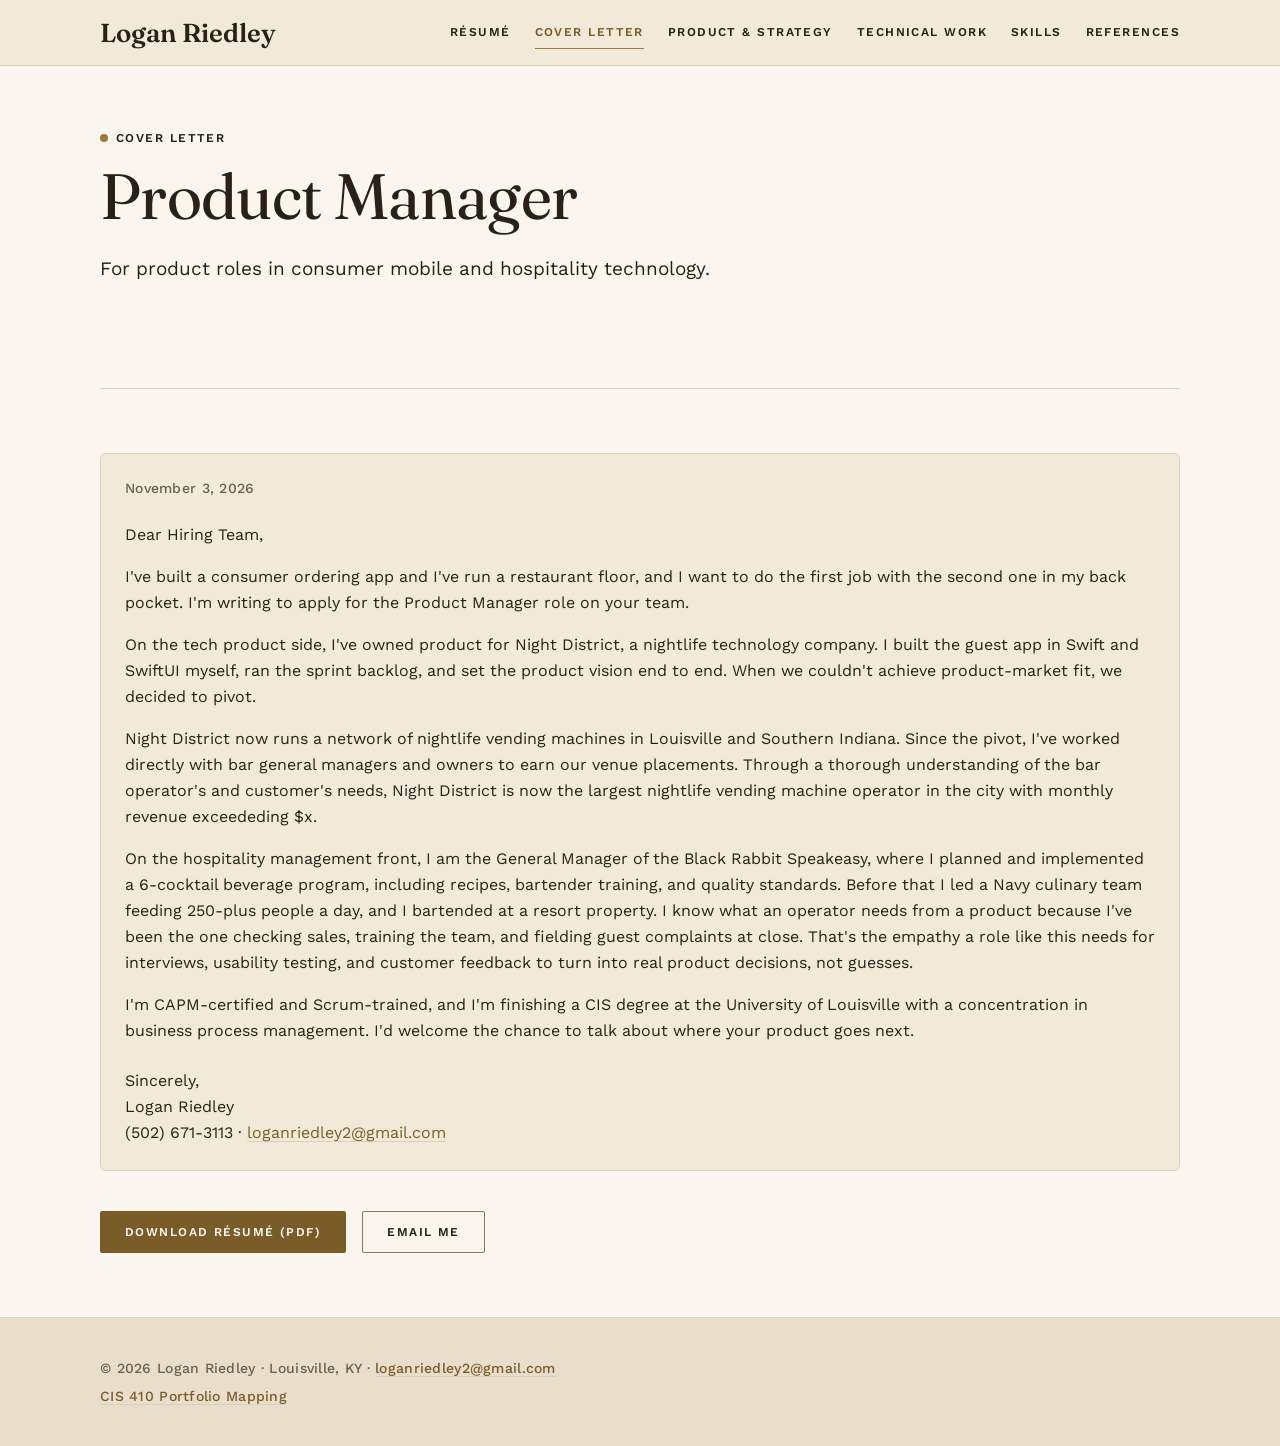
==== cover-letter.html @ 6154f62b "Initial commit: portfolio site Static site with home, cover letter, and technical work pages, plus t" ====
<!doctype html>
<html lang="en">
<head>
<meta charset="UTF-8" />
<meta name="viewport" content="width=device-width, initial-scale=1" />
<title>Cover Letter — Logan Riedley</title>
<meta name="description" content="Logan Riedley's cover letter for product management roles in consumer mobile and hospitality technology." />
<link rel="preconnect" href="https://fonts.googleapis.com" />
<link rel="preconnect" href="https://fonts.gstatic.com" crossorigin />
<link href="https://fonts.googleapis.com/css2?family=Fraunces:wght@400;500;600&family=Work+Sans:wght@400;500;600&display=swap" rel="stylesheet" />
<link rel="stylesheet" href="assets/css/style.css" />
</head>
<body>

<header class="site-header">
  <div class="nav-inner">
    <a class="brand" href="index.html">Logan Riedley</a>
    <nav class="tabs" aria-label="Primary">
      <a href="resume.html">Résumé</a>
      <a href="cover-letter.html" aria-current="page">Cover Letter</a>
      <a href="product-strategy.html">Product &amp; Strategy</a>
      <a href="technical-work.html">Technical Work</a>
      <a href="skills.html">Skills</a>
      <a href="references.html">References</a>
    </nav>
  </div>
</header>

<main>
  <div class="wrap">

    <section class="hero">
      <p class="eyebrow label">Cover Letter</p>
      <h1 class="display-xl">Product Manager</h1>
      <p class="lede body-lg">
        For product roles in consumer mobile and hospitality technology.
      </p>
    </section>

    <section>
      <article class="card">
        <p class="meta" style="margin-bottom: var(--space-4)">November 3, 2026</p>

        <p>Dear Hiring Team,</p>

        <p>
          I've built a consumer ordering app and I've run a restaurant floor, and
          I want to do the first job with the second one in my back pocket. I'm
          writing to apply for the Product Manager role on your team.
        </p>

        <p>
          On the tech product side, I've owned product for Night District, a nightlife technology
          company. I built the guest app in Swift and SwiftUI myself, ran the
          sprint backlog, and set the product vision end to end. When we couldn't 
          achieve product-market fit, we decided to pivot. 
        </p>
          
        <p>
          Night District now runs a network of nightlife vending
          machines in Louisville and Southern Indiana. Since the pivot, I've worked directly with
          bar general managers and owners to earn our venue placements. Through a thorough understanding of the bar operator's and customer's needs, 
          Night District is now the largest nightlife vending machine operator in the city with monthly revenue exceededing $x. 
        </p>

        <p>
          On the hospitality management front, I am the General Manager of the Black Rabbit Speakeasy, where I planned and implemented a
          6-cocktail beverage program, including recipes, bartender training, and quality
          standards. Before that I led a Navy culinary team feeding
          250-plus people a day, and I bartended at a resort property. I know what
          an operator needs from a product because I've been the one checking
          sales, training the team, and fielding guest complaints at close. That's
          the empathy a role like this needs for interviews, usability testing, and
          customer feedback to turn into real product decisions, not guesses.
        </p>

        <p>
          I'm CAPM-certified and Scrum-trained, and I'm finishing a CIS degree at
          the University of Louisville with a concentration in business process
          management. I'd welcome the chance to talk about where your product goes
          next.
        </p>

        <p style="margin-top: var(--space-4)">
          Sincerely,<br />
          Logan Riedley<br />
          (502) 671-3113 · <a href="mailto:loganriedley2@gmail.com">loganriedley2@gmail.com</a>
        </p>
      </article>

      <div class="cta-row" style="margin-top: var(--space-5)">
        <a class="btn primary" href="assets/docs/logan-riedley-resume.pdf" target="_blank" rel="noopener">Download Résumé (PDF)</a>
        <a class="btn" href="mailto:loganriedley2@gmail.com">Email Me</a>
      </div>
    </section>

  </div>
</main>

<footer class="site-footer">
  <div class="wrap">
    <p class="meta">© <span data-year>2026</span> Logan Riedley · Louisville, KY · <a href="mailto:loganriedley2@gmail.com">loganriedley2@gmail.com</a></p>
    <p class="meta"><a href="course-mapping.html">CIS 410 Portfolio Mapping</a></p>
  </div>
</footer>

<script src="assets/js/main.js"></script>
</body>
</html>
---- assets/css/style.css ----
/* Logan Riedley — portfolio
   Source of truth: design/tokens.json + design/README.md (Claude Design system "Logan Riedley").
   One theme (Ivory). No shadows: depth comes from hairlines. */

:root {
  /* color */
  --surface-100: #faf6ef; /* page */
  --surface-200: #f2ead9; /* raised: nav, cards, fields */
  --surface-300: #e9decb; /* sunken: footer, bands */
  --ink: #2a2018;
  --ink-muted: #6d5f4e;   /* captions and meta only, never below 14px */
  --brass: #9c7a3c;       /* decorative only: rules, dots, 24px+ display text */
  --brass-strong: #7a5c28; /* links, active nav, focus rings, button fills */
  --on-brass: var(--surface-100);
  --hairline: #ddd0b8;
  --border-strong: #8c7752; /* control edges */

  /* type */
  --font-serif: "Fraunces", ui-serif, Georgia, serif;
  --font-sans: "Work Sans", ui-sans-serif, system-ui, sans-serif;

  /* space */
  --space-1: 4px;
  --space-2: 8px;
  --space-3: 16px;
  --space-4: 24px;
  --space-5: 40px;
  --space-6: 64px;

  /* radius */
  --radius-sm: 2px;
  --radius-md: 6px;
  --radius-pill: 999px;

  --maxw: 1080px;
  --gutter: clamp(var(--space-4), 6vw, var(--space-6));
}

* { box-sizing: border-box; }

html { scroll-behavior: smooth; }

body {
  margin: 0;
  background: var(--surface-100);
  color: var(--ink);
  font-family: var(--font-sans);
  font-size: 16px;
  line-height: 26px;
  -webkit-font-smoothing: antialiased;
}

img { max-width: 100%; }

a {
  color: var(--brass-strong);
  text-decoration: underline;
  text-decoration-color: var(--hairline);
  text-underline-offset: 3px;
}
a:hover { text-decoration-color: var(--brass-strong); }

:focus-visible {
  outline: 2px solid var(--brass-strong);
  outline-offset: 2px;
}

.wrap {
  max-width: calc(var(--maxw) + 2 * var(--gutter));
  margin: 0 auto;
  padding: 0 var(--gutter);
}

/* ---------- Type roles ---------- */

.display-xl {
  font-family: var(--font-serif);
  font-size: clamp(44px, 8vw, 64px);
  line-height: 1.06;
  font-weight: 400;
  letter-spacing: -0.01em;
  margin: 0;
}

.display-lg {
  font-family: var(--font-serif);
  font-size: clamp(32px, 5vw, 40px);
  line-height: 46px;
  font-weight: 500;
  letter-spacing: -0.005em;
  margin: 0;
}

.display-md {
  font-family: var(--font-serif);
  font-size: 26px;
  line-height: 32px;
  font-weight: 600;
  margin: 0;
}

.body-lg { font-size: 19px; line-height: 30px; }
.body-sm { font-size: 14px; line-height: 22px; }

.label {
  font-size: 12px;
  line-height: 16px;
  font-weight: 600;
  letter-spacing: 0.12em;
  text-transform: uppercase;
}

.meta {
  font-size: 14px; /* token says 13px; README forbids ink-muted below 14px */
  line-height: 20px;
  font-weight: 500;
  letter-spacing: 0.02em;
  color: var(--ink-muted);
}

/* Eyebrow: menu-style label with a brass period in front */
.eyebrow {
  display: flex;
  align-items: center;
  gap: var(--space-2);
  margin: 0 0 var(--space-3);
}
.eyebrow::before {
  content: "";
  width: 8px;
  height: 8px;
  border-radius: var(--radius-pill);
  background: var(--brass);
}

/* ---------- Header / nav ---------- */

.site-header {
  background: var(--surface-200);
  border-bottom: 1px solid var(--hairline);
}

.nav-inner {
  max-width: calc(var(--maxw) + 2 * var(--gutter));
  margin: 0 auto;
  padding: var(--space-3) var(--gutter);
  display: flex;
  align-items: center;
  justify-content: space-between;
  flex-wrap: wrap;
  gap: var(--space-2) var(--space-4);
}

.brand {
  font-family: var(--font-serif);
  font-size: 26px;
  line-height: 32px;
  font-weight: 600;
  color: var(--ink);
  text-decoration: none;
}

nav.tabs { display: flex; flex-wrap: wrap; gap: var(--space-1) var(--space-4); }

nav.tabs a {
  font-size: 12px;
  line-height: 16px;
  font-weight: 600;
  letter-spacing: 0.12em;
  text-transform: uppercase;
  color: var(--ink);
  text-decoration: none;
  padding: var(--space-2) 0;
  border-bottom: 1px solid transparent;
}
nav.tabs a:hover { color: var(--brass-strong); }
nav.tabs a[aria-current="page"] {
  color: var(--brass-strong);
  border-bottom-color: var(--brass);
}

/* ---------- Layout ---------- */

main { padding: var(--space-6) 0; }

.hero { padding-bottom: var(--space-6); border-bottom: 1px solid var(--hairline); }
.hero .lede { max-width: 34em; margin: var(--space-4) 0 var(--space-5); }

.hero-inner {
  display: flex;
  align-items: flex-start;
  gap: var(--space-5);
}

.hero-photo {
  flex: 0 0 220px;
  width: 220px;
  height: 220px;
  object-fit: cover;
  border: 1px solid var(--hairline);
  border-radius: var(--radius-md);
}

@media (max-width: 640px) {
  .hero-inner { flex-direction: column; }
  .hero-photo { width: 160px; height: 160px; flex-basis: auto; }
}

section + section { margin-top: var(--space-6); }
section > .section-head { margin-bottom: var(--space-4); }

.grid {
  display: grid;
  grid-template-columns: repeat(auto-fit, minmax(280px, 1fr));
  gap: var(--space-5);
}

.card {
  background: var(--surface-200);
  border: 1px solid var(--hairline);
  border-radius: var(--radius-md);
  padding: var(--space-4);
}
section > .card + .card { margin-top: 20px; }
.card .card-head {
  display: flex;
  flex-direction: column;
  align-items: flex-start;
  gap: var(--space-1);
  margin-bottom: var(--space-3);
}
.card p { margin: 0; }
.card p + p { margin-top: var(--space-3); }
.card .display-md a { text-decoration: none; }
.card .display-md a:hover { text-decoration: underline; text-decoration-color: var(--brass-strong); }

/* ---------- Buttons ---------- */

.cta-row { display: flex; flex-wrap: wrap; gap: var(--space-3); }

.btn {
  display: inline-block;
  padding: 12px var(--space-4);
  border: 1px solid var(--border-strong);
  border-radius: var(--radius-sm);
  font-size: 12px;
  line-height: 16px;
  font-weight: 600;
  letter-spacing: 0.12em;
  text-transform: uppercase;
  text-decoration: none;
  color: var(--ink);
  background: transparent;
}
.btn:hover { border-color: var(--ink); }

.btn.primary {
  background: var(--brass-strong);
  border-color: var(--brass-strong);
  color: var(--on-brass);
}
.btn.primary:hover { background: var(--ink); border-color: var(--ink); }

/* ---------- Tags ---------- */

.tag-row { display: flex; flex-wrap: wrap; gap: var(--space-2); }
.tag {
  padding: var(--space-1) 12px;
  border: 1px solid var(--hairline);
  border-radius: var(--radius-pill);
  background: var(--surface-200);
  color: var(--ink);
}

/* ---------- Carousel ---------- */

.carousel-viewport {
  overflow: hidden;
  border: 1px solid var(--hairline);
  border-radius: var(--radius-md);
  transition: height 0.5s ease;
}

.carousel-track {
  display: flex;
  align-items: flex-start;
  list-style: none;
  margin: 0;
  padding: 0;
  transition: transform 0.5s ease;
}
@media (prefers-reduced-motion: reduce) {
  .carousel-track,
  .carousel-viewport { transition: none; }
}

.carousel-slide {
  flex: 0 0 100%;
  display: flex;
  align-items: flex-start;
  gap: var(--space-3);
  padding: 0;
  background: var(--surface-200);
}
.carousel-slide .display-md { padding-top: var(--space-3); }
.carousel-slide p { margin: 0; }
.carousel-slide .meta { margin-top: var(--space-1); }
.carousel-slide .body-sm { margin-top: var(--space-2); }

.carousel-logo-frame {
  flex: 0 0 140px;
  width: 140px;
  height: 140px;
  display: flex;
  align-items: center;
  justify-content: center;
  padding: var(--space-3);
  background: var(--surface-100);
  border: 1px solid var(--hairline);
  border-radius: var(--radius-md);
}
.carousel-logo-frame img {
  width: 100%;
  height: 100%;
  object-fit: contain;
}
.carousel-logo-frame--dark {
  background: #000;
  border-color: #000;
}
.carousel-logo-frame--fill {
  align-self: stretch;
  height: auto;
}
.carousel-logo-frame--fill img {
  width: 100%;
  height: auto;
}
.carousel-logo-frame--light {
  background: #fff;
}

.app-store-badge {
  display: inline-block;
  margin-top: var(--space-2);
  line-height: 0;
  text-decoration: none;
}
.app-store-badge img {
  height: 44px;
  width: auto;
}

.carousel-controls {
  display: flex;
  align-items: center;
  justify-content: center;
  gap: var(--space-3);
  margin-top: var(--space-4);
}

.carousel-btn {
  width: 32px;
  height: 32px;
  display: inline-flex;
  align-items: center;
  justify-content: center;
  border: 1px solid var(--border-strong);
  border-radius: var(--radius-sm);
  background: transparent;
  color: var(--ink);
  font-size: 14px;
  line-height: 1;
  cursor: pointer;
}
.carousel-btn:hover { border-color: var(--ink); color: var(--brass-strong); }

.carousel-dots { display: flex; align-items: center; gap: var(--space-2); }

.carousel-dot {
  width: 8px;
  height: 8px;
  padding: 0;
  border: none;
  border-radius: var(--radius-pill);
  background: var(--hairline);
  cursor: pointer;
}
.carousel-dot[aria-current="true"] { background: var(--brass-strong); }

@media (max-width: 640px) {
  .carousel-slide { flex-direction: column; text-align: center; gap: var(--space-3); }
}

/* ---------- Footer ---------- */

.site-footer {
  background: var(--surface-300);
  border-top: 1px solid var(--hairline);
  padding: var(--space-5) 0;
}
.site-footer p { margin: 0; }
.site-footer p + p { margin-top: var(--space-2); }
.site-footer a { color: var(--brass-strong); }
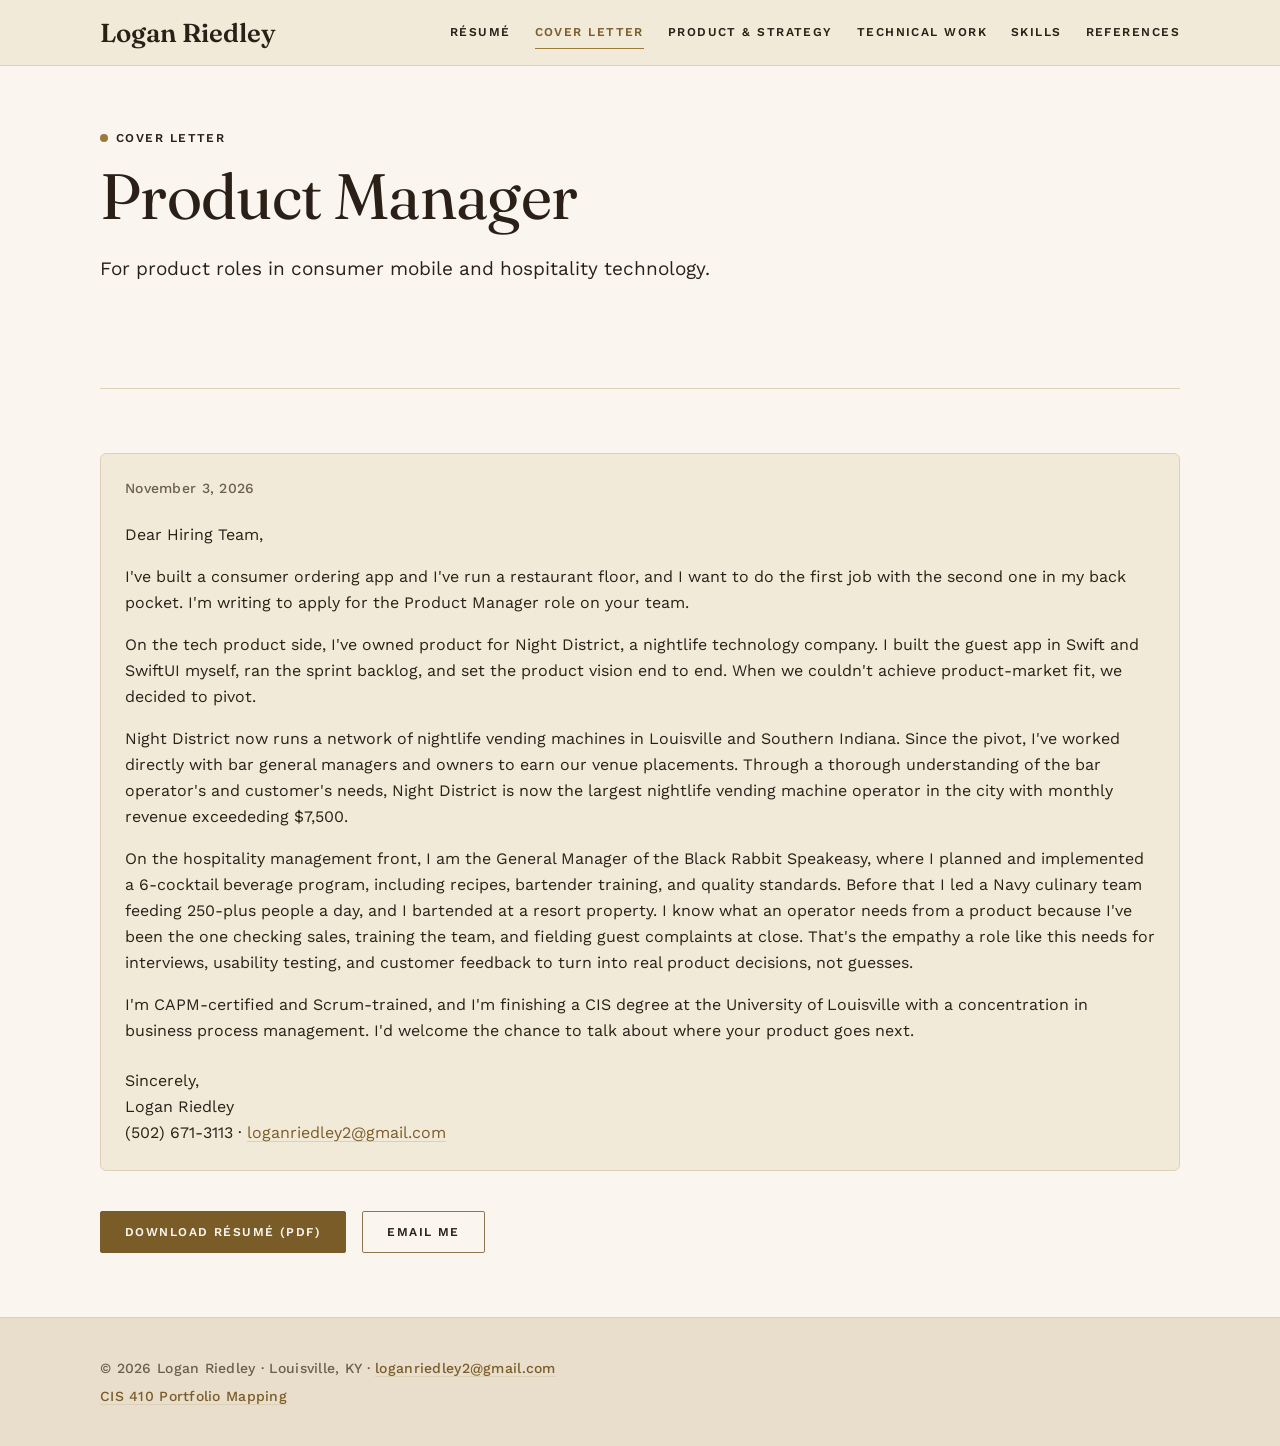
==== commit a1aecf7b: "update monthly revenue" ====
--- a/cover-letter.html
+++ b/cover-letter.html
@@ -16,7 +16,7 @@
   <div class="nav-inner">
     <a class="brand" href="index.html">Logan Riedley</a>
     <nav class="tabs" aria-label="Primary">
-      <a href="resume.html">Résumé</a>
+      <a href="assets/docs/logan-riedley-resume.pdf" target="_blank" rel="noopener">Résumé</a>
       <a href="cover-letter.html" aria-current="page">Cover Letter</a>
       <a href="product-strategy.html">Product &amp; Strategy</a>
       <a href="technical-work.html">Technical Work</a>
@@ -60,7 +60,7 @@
           Night District now runs a network of nightlife vending
           machines in Louisville and Southern Indiana. Since the pivot, I've worked directly with
           bar general managers and owners to earn our venue placements. Through a thorough understanding of the bar operator's and customer's needs, 
-          Night District is now the largest nightlife vending machine operator in the city with monthly revenue exceededing $x. 
+          Night District is now the largest nightlife vending machine operator in the city with monthly revenue exceededing $7,500. 
         </p>
 
         <p>
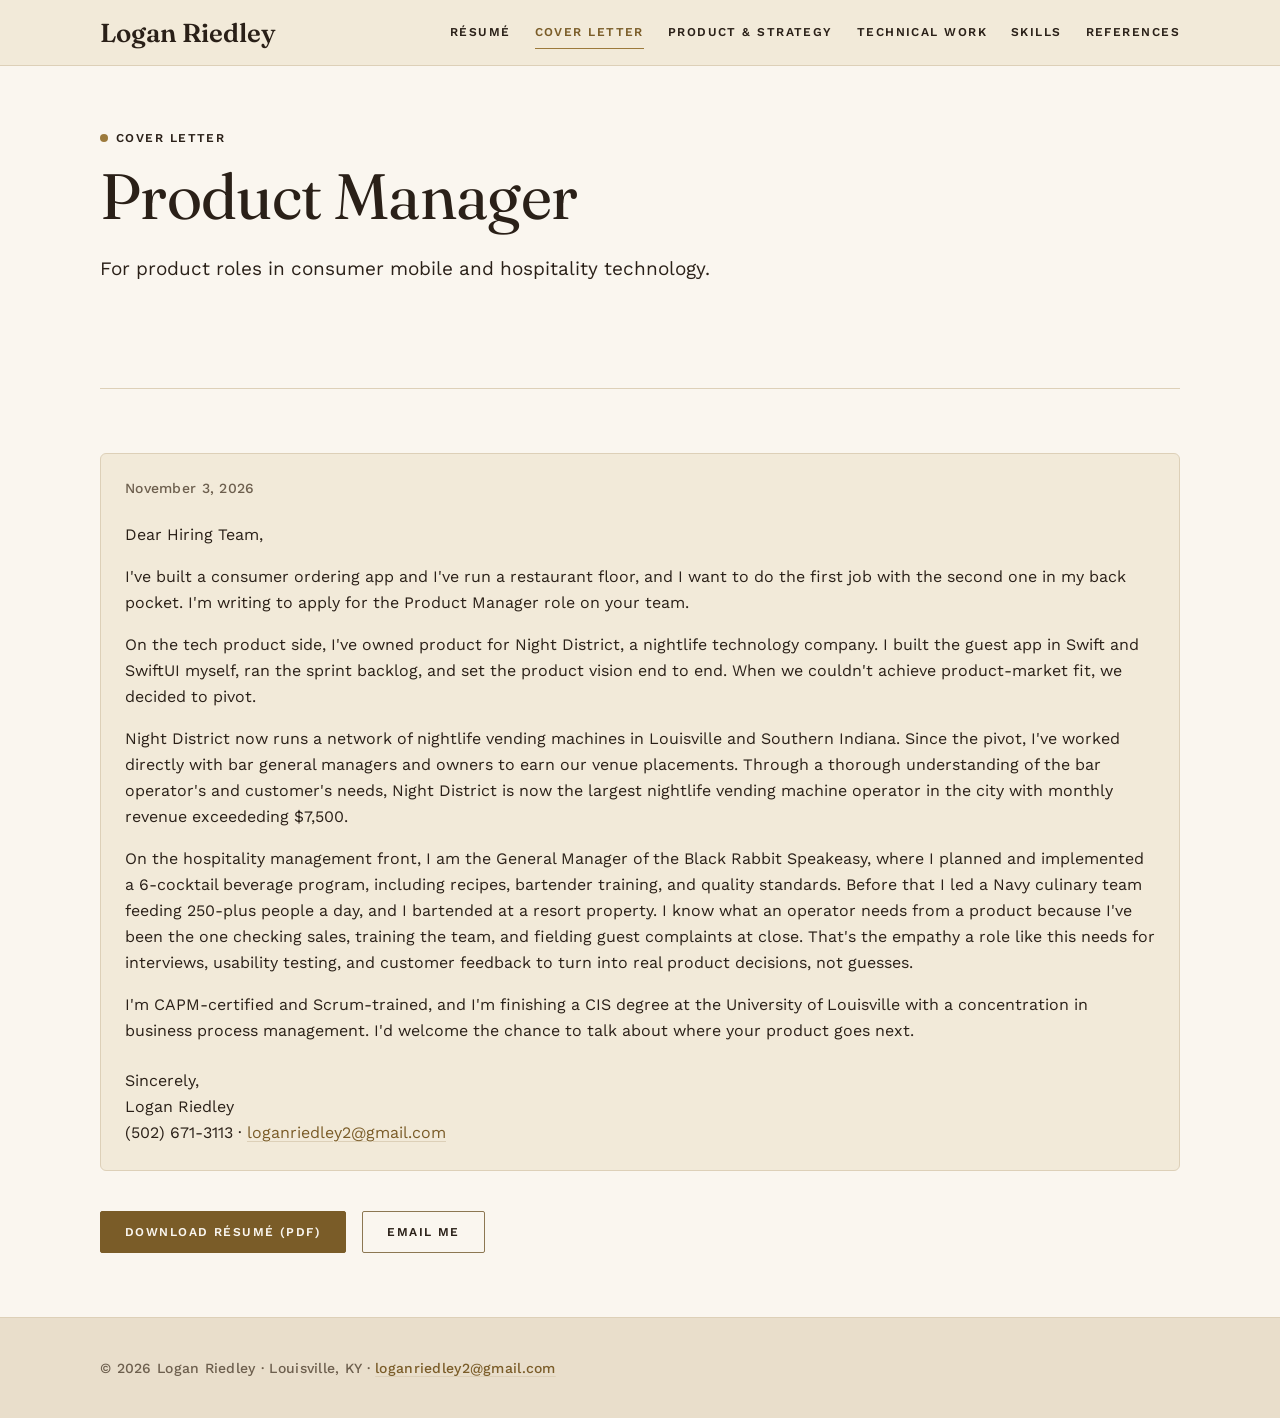
==== commit 04396964: "Remove CIS 410 Portfolio Mapping footer link It pointed at course-mapping.html, which doesn't exist." ====
--- a/cover-letter.html
+++ b/cover-letter.html
@@ -100,7 +100,6 @@
 <footer class="site-footer">
   <div class="wrap">
     <p class="meta">© <span data-year>2026</span> Logan Riedley · Louisville, KY · <a href="mailto:loganriedley2@gmail.com">loganriedley2@gmail.com</a></p>
-    <p class="meta"><a href="course-mapping.html">CIS 410 Portfolio Mapping</a></p>
   </div>
 </footer>
 
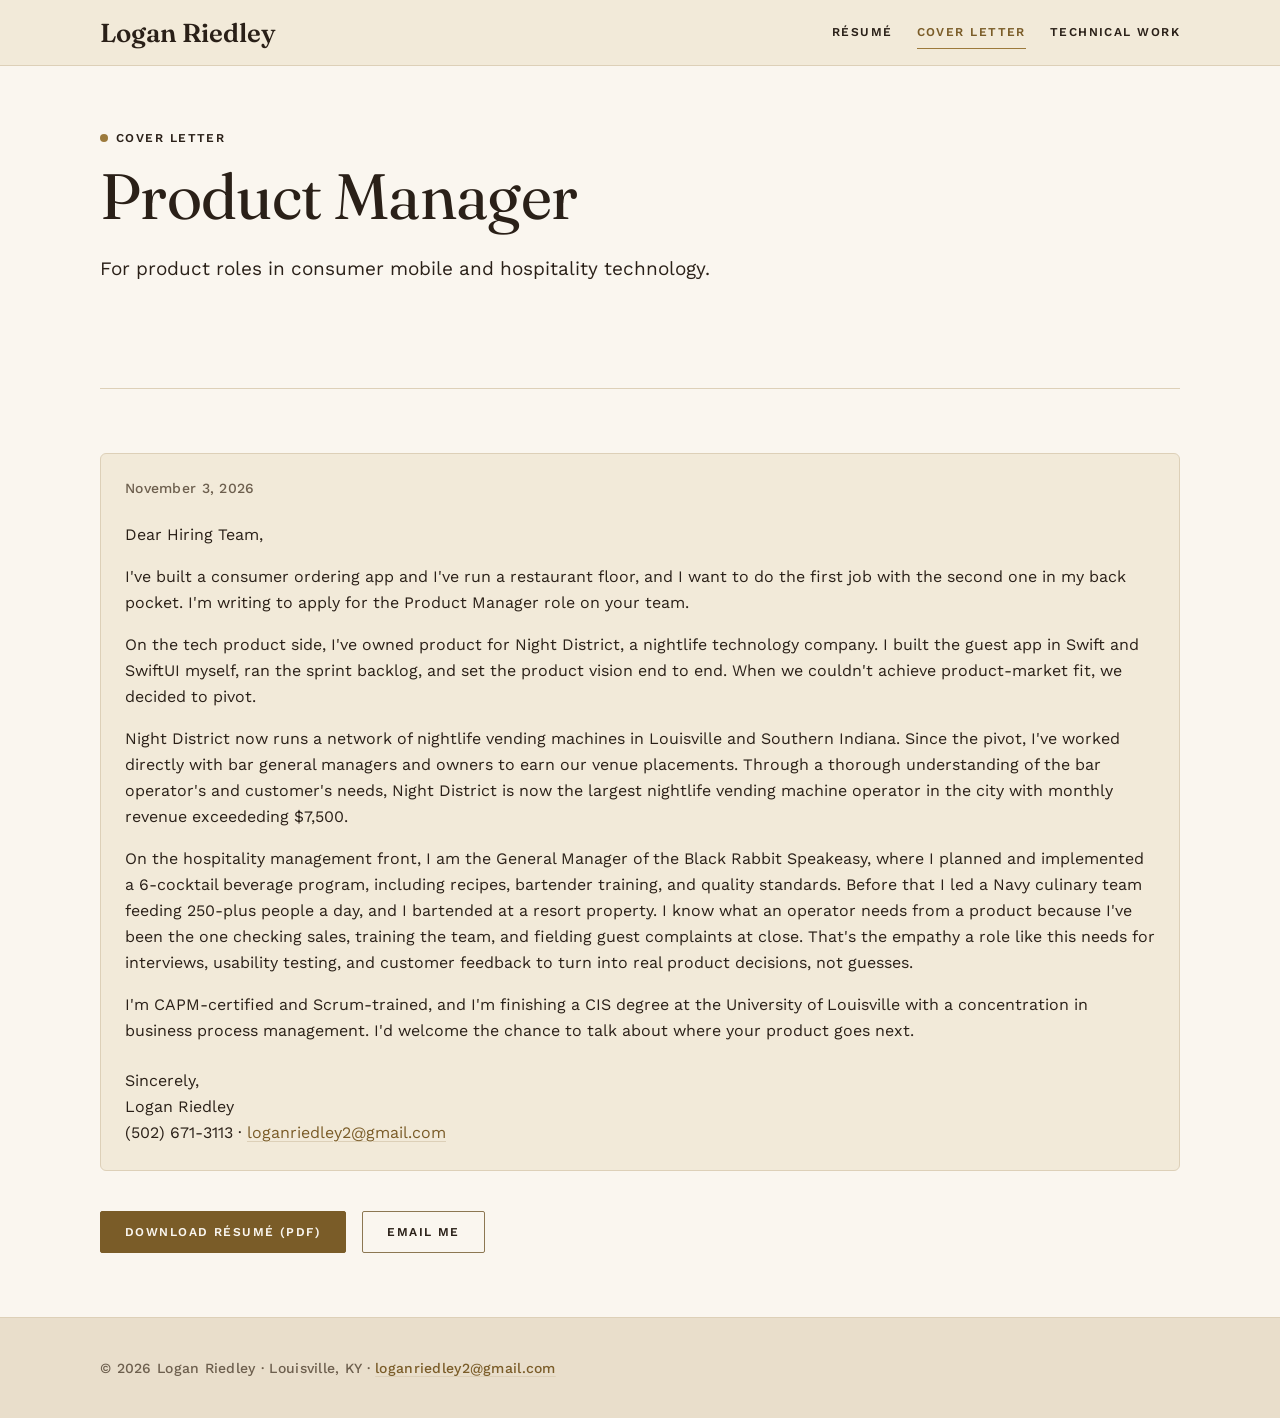
==== commit 18ee15f8: "Update résumé PDF and revise Night District copy Lead with the product decision (roadmap, pricing/in" ====
--- a/cover-letter.html
+++ b/cover-letter.html
@@ -18,10 +18,10 @@
     <nav class="tabs" aria-label="Primary">
       <a href="assets/docs/logan-riedley-resume.pdf" target="_blank" rel="noopener">Résumé</a>
       <a href="cover-letter.html" aria-current="page">Cover Letter</a>
-      <a href="product-strategy.html">Product &amp; Strategy</a>
+      <!-- <a href="product-strategy.html">Product &amp; Strategy</a> -->
       <a href="technical-work.html">Technical Work</a>
-      <a href="skills.html">Skills</a>
-      <a href="references.html">References</a>
+      <!-- <a href="skills.html">Skills</a> -->
+      <!-- <a href="references.html">References</a> -->
     </nav>
   </div>
 </header>
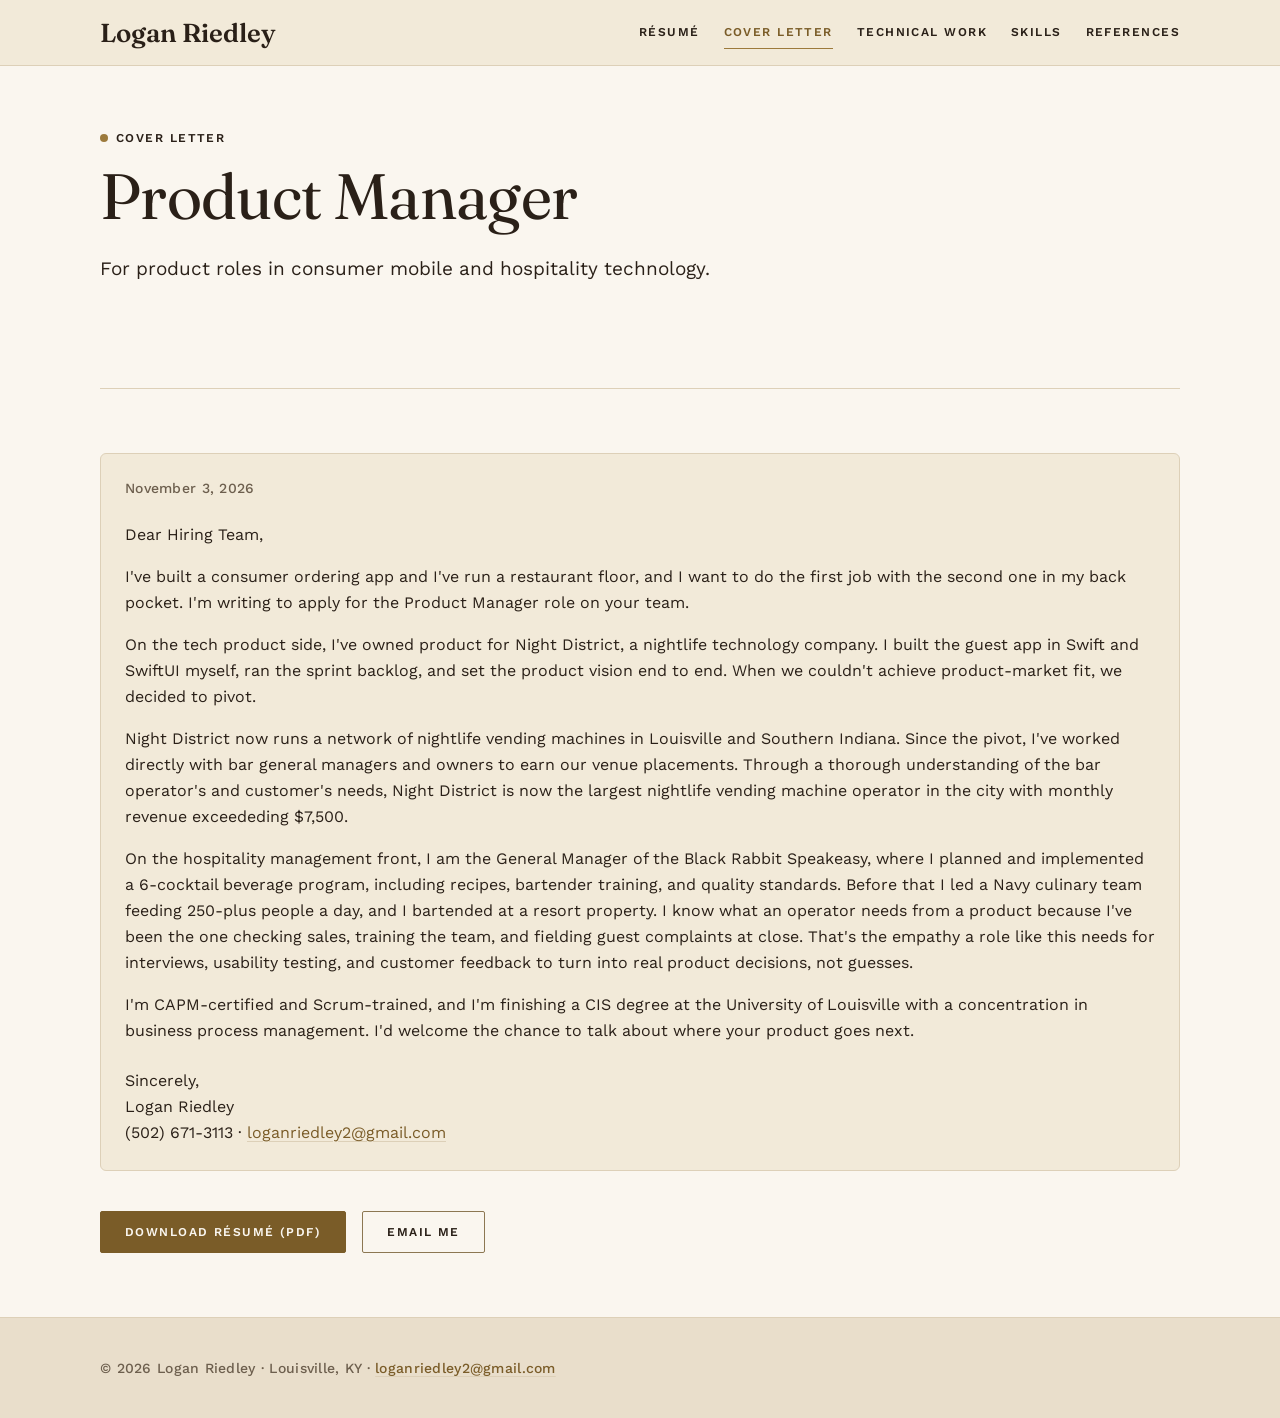
==== commit 37f630b0: "Add References and Skills pages, logo cards, and certification slider - References: four reference c" ====
--- a/cover-letter.html
+++ b/cover-letter.html
@@ -3,7 +3,7 @@
 <head>
 <meta charset="UTF-8" />
 <meta name="viewport" content="width=device-width, initial-scale=1" />
-<title>Cover Letter — Logan Riedley</title>
+<title>Cover Letter · Logan Riedley</title>
 <meta name="description" content="Logan Riedley's cover letter for product management roles in consumer mobile and hospitality technology." />
 <link rel="preconnect" href="https://fonts.googleapis.com" />
 <link rel="preconnect" href="https://fonts.gstatic.com" crossorigin />
@@ -20,8 +20,8 @@
       <a href="cover-letter.html" aria-current="page">Cover Letter</a>
       <!-- <a href="product-strategy.html">Product &amp; Strategy</a> -->
       <a href="technical-work.html">Technical Work</a>
-      <!-- <a href="skills.html">Skills</a> -->
-      <!-- <a href="references.html">References</a> -->
+      <a href="skills.html">Skills</a>
+      <a href="references.html">References</a>
     </nav>
   </div>
 </header>
--- a/assets/css/style.css
+++ b/assets/css/style.css
@@ -1,4 +1,4 @@
-/* Logan Riedley — portfolio
+/* Logan Riedley · portfolio
    Source of truth: design/tokens.json + design/README.md (Claude Design system "Logan Riedley").
    One theme (Ivory). No shadows: depth comes from hairlines. */
 
@@ -338,6 +338,126 @@
 }
 .carousel-logo-frame--light {
   background: #fff;
+}
+
+.card .card-head--logo {
+  flex-direction: row;
+  align-items: stretch;
+  gap: var(--space-3);
+}
+
+.card-logo {
+  flex: 0 0 56px;
+  width: 56px;
+  display: flex;
+  align-items: center;
+  justify-content: center;
+  padding: var(--space-1);
+  background: var(--surface-100);
+  border: 1px solid var(--hairline);
+  border-radius: var(--radius-sm);
+}
+.card-logo img {
+  width: 100%;
+  height: 100%;
+  object-fit: contain;
+}
+.card-logo--light { background: #fff; }
+.card-logo--dark { background: #000; border-color: #000; }
+
+/* ---------- Menu list (Skills page) ---------- */
+
+.menu-items {
+  list-style: none;
+  margin: 0;
+  padding: 0;
+}
+
+.menu-item {
+  padding: var(--space-3) 0;
+}
+.menu-item + .menu-item {
+  border-top: 1px solid var(--hairline);
+}
+
+.menu-item-name {
+  font-family: var(--font-serif);
+  font-size: 19px;
+  line-height: 26px;
+  font-weight: 600;
+  margin: 0;
+}
+
+.menu-item-note {
+  font-size: 14px;
+  line-height: 22px;
+  color: var(--ink-muted);
+  margin: var(--space-1) 0 0;
+}
+
+.menu-item-image {
+  display: block;
+  width: 100%;
+  margin-top: var(--space-3);
+  border-radius: var(--radius-md);
+}
+
+/* ---------- Certification slider ---------- */
+
+.cert-viewport {
+  overflow-x: auto;
+  overflow-y: hidden;
+  border-radius: var(--radius-md);
+  scroll-snap-type: x proximity;
+  scrollbar-width: thin;
+  scrollbar-color: var(--brass-strong) var(--surface-100);
+}
+.cert-viewport::-webkit-scrollbar { height: 8px; }
+.cert-viewport::-webkit-scrollbar-track { background: var(--surface-100); }
+.cert-viewport::-webkit-scrollbar-thumb {
+  background: var(--brass-strong);
+  border-radius: var(--radius-pill);
+}
+
+.cert-track {
+  display: flex;
+  list-style: none;
+  margin: 0;
+  padding: var(--space-4);
+  gap: var(--space-4);
+}
+
+.cert-card {
+  flex: 0 0 260px;
+  width: 260px;
+  background: var(--surface-100);
+  border: 1px solid var(--hairline);
+  border-radius: var(--radius-md);
+  padding: var(--space-3);
+  scroll-snap-align: start;
+}
+.cert-image {
+  display: block;
+  width: 100%;
+  aspect-ratio: 4 / 3;
+  object-fit: cover;
+  object-position: top;
+  border: 1px solid var(--hairline);
+  border-radius: var(--radius-sm);
+  margin-bottom: var(--space-3);
+}
+.cert-card h3 {
+  font-family: var(--font-serif);
+  font-size: 17px;
+  line-height: 22px;
+  font-weight: 600;
+  margin: 0;
+}
+.cert-card .meta { margin-top: var(--space-1); }
+.cert-card .body-sm { margin-top: var(--space-2); }
+
+@media (max-width: 560px) {
+  .cert-card { flex-basis: 150px; width: 150px; }
 }
 
 .app-store-badge {
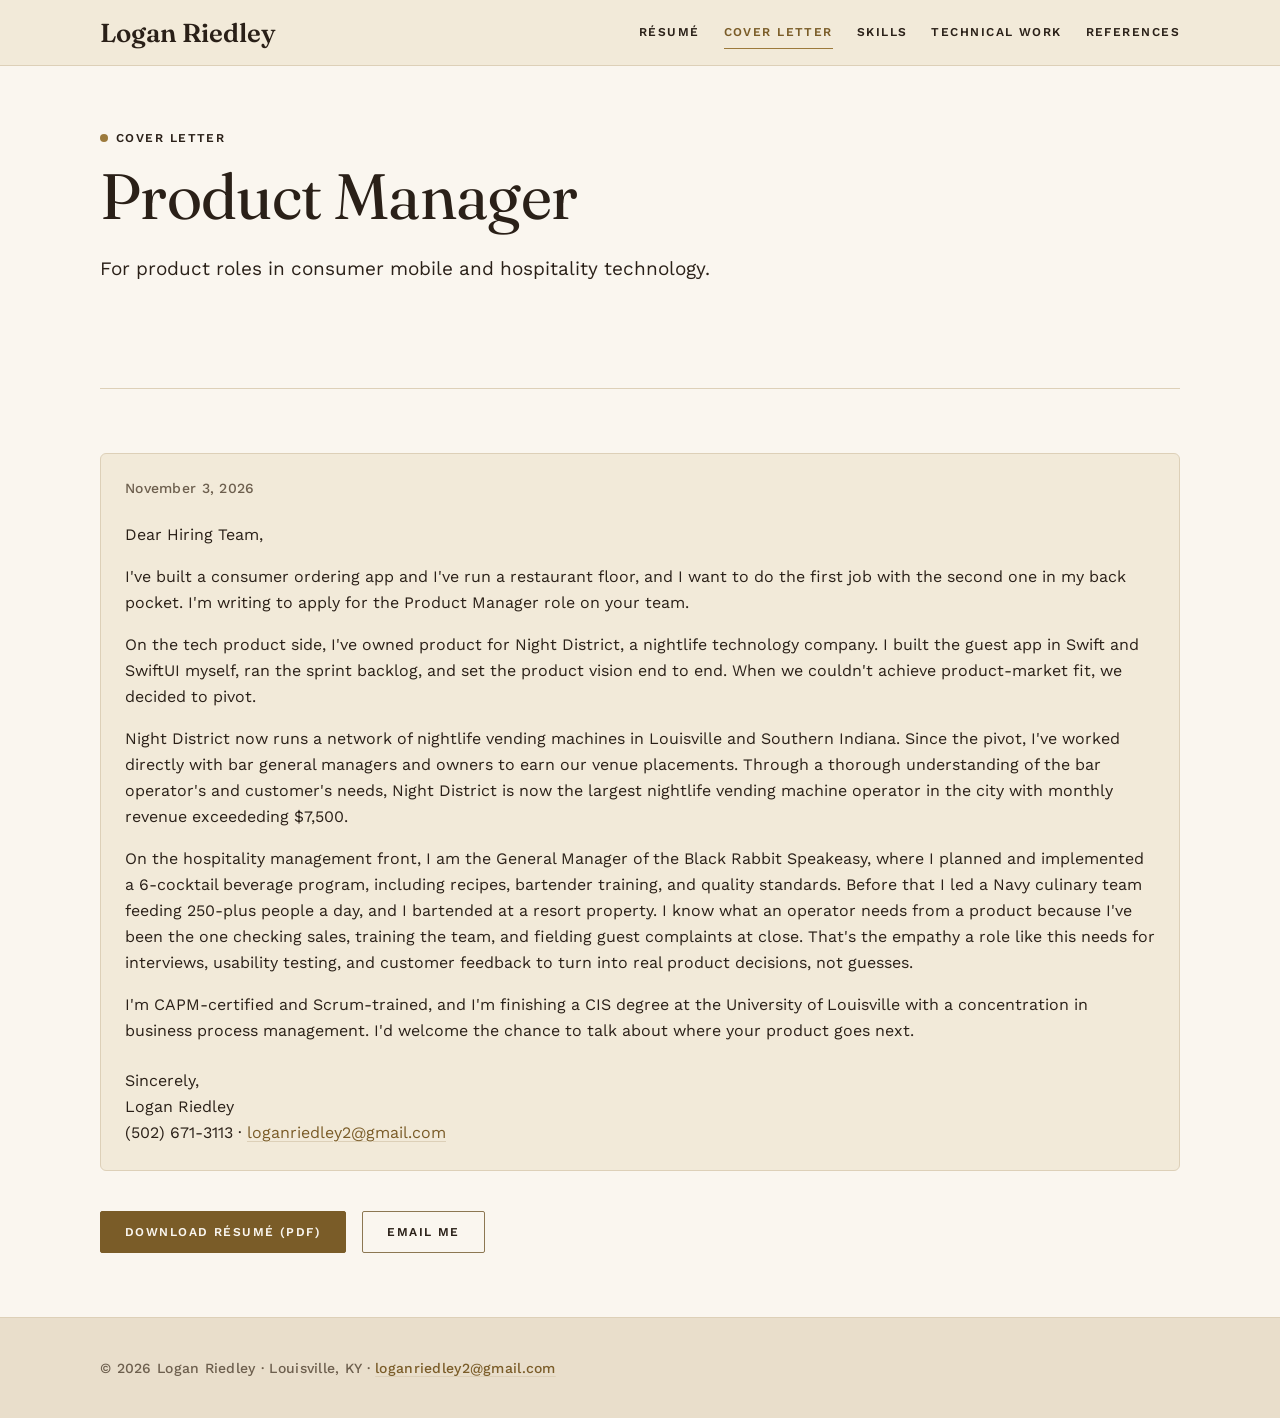
==== commit 5a5406f7: "Add Git workflow doc, Database Design skill, and Figma gallery - Render the Night District Git workf" ====
--- a/cover-letter.html
+++ b/cover-letter.html
@@ -19,8 +19,8 @@
       <a href="assets/docs/logan-riedley-resume.pdf" target="_blank" rel="noopener">Résumé</a>
       <a href="cover-letter.html" aria-current="page">Cover Letter</a>
       <!-- <a href="product-strategy.html">Product &amp; Strategy</a> -->
+      <a href="skills.html">Skills</a>
       <a href="technical-work.html">Technical Work</a>
-      <a href="skills.html">Skills</a>
       <a href="references.html">References</a>
     </nav>
   </div>
--- a/assets/css/style.css
+++ b/assets/css/style.css
@@ -234,6 +234,51 @@
 .card .display-md a { text-decoration: none; }
 .card .display-md a:hover { text-decoration: underline; text-decoration-color: var(--brass-strong); }
 
+/* Flow spacing for documentation-style card content (paragraphs, lists,
+   code blocks, quotes mixed together) */
+.card > p:not(:first-child),
+.card > ul:not(:first-child),
+.card > pre:not(:first-child),
+.card > blockquote:not(:first-child) {
+  margin-top: var(--space-3);
+}
+
+.card ul { margin: 0; padding-left: 20px; }
+.card li + li { margin-top: var(--space-2); }
+
+code {
+  font-family: ui-monospace, SFMono-Regular, Menlo, Consolas, monospace;
+  font-size: 0.875em;
+  background: var(--surface-300);
+  padding: 2px 6px;
+  border-radius: var(--radius-sm);
+}
+
+pre {
+  margin: 0;
+  padding: var(--space-3);
+  background: var(--ink);
+  border-radius: var(--radius-sm);
+  overflow-x: auto;
+}
+pre code {
+  background: none;
+  padding: 0;
+  color: var(--surface-100);
+  font-size: 14px;
+  line-height: 22px;
+}
+
+blockquote {
+  margin: 0;
+  padding: var(--space-3) var(--space-4);
+  border-left: 3px solid var(--brass);
+  background: var(--surface-100);
+  border-radius: var(--radius-sm);
+  font-style: normal;
+}
+blockquote em { color: var(--ink-muted); }
+
 /* ---------- Buttons ---------- */
 
 .cta-row { display: flex; flex-wrap: wrap; gap: var(--space-3); }
@@ -401,6 +446,40 @@
   margin-top: var(--space-3);
   border-radius: var(--radius-md);
 }
+.menu-item-image--sm {
+  width: 66.67%;
+}
+
+.menu-item-embed {
+  margin-top: var(--space-3);
+  height: 520px;
+  border: 1px solid var(--hairline);
+  border-radius: var(--radius-md);
+  overflow: hidden;
+}
+.menu-item-embed iframe {
+  display: block;
+  width: 100%;
+  height: 100%;
+  border: 0;
+}
+
+.menu-item-gallery {
+  display: flex;
+  gap: var(--space-2);
+  margin-top: var(--space-3);
+}
+.menu-item-gallery img {
+  flex: 1 1 0;
+  min-width: 0;
+  aspect-ratio: 16 / 9;
+  object-fit: cover;
+  object-position: top;
+  border-radius: var(--radius-sm);
+}
+@media (max-width: 640px) {
+  .menu-item-gallery { flex-direction: column; }
+}
 
 /* ---------- Certification slider ---------- */
 
